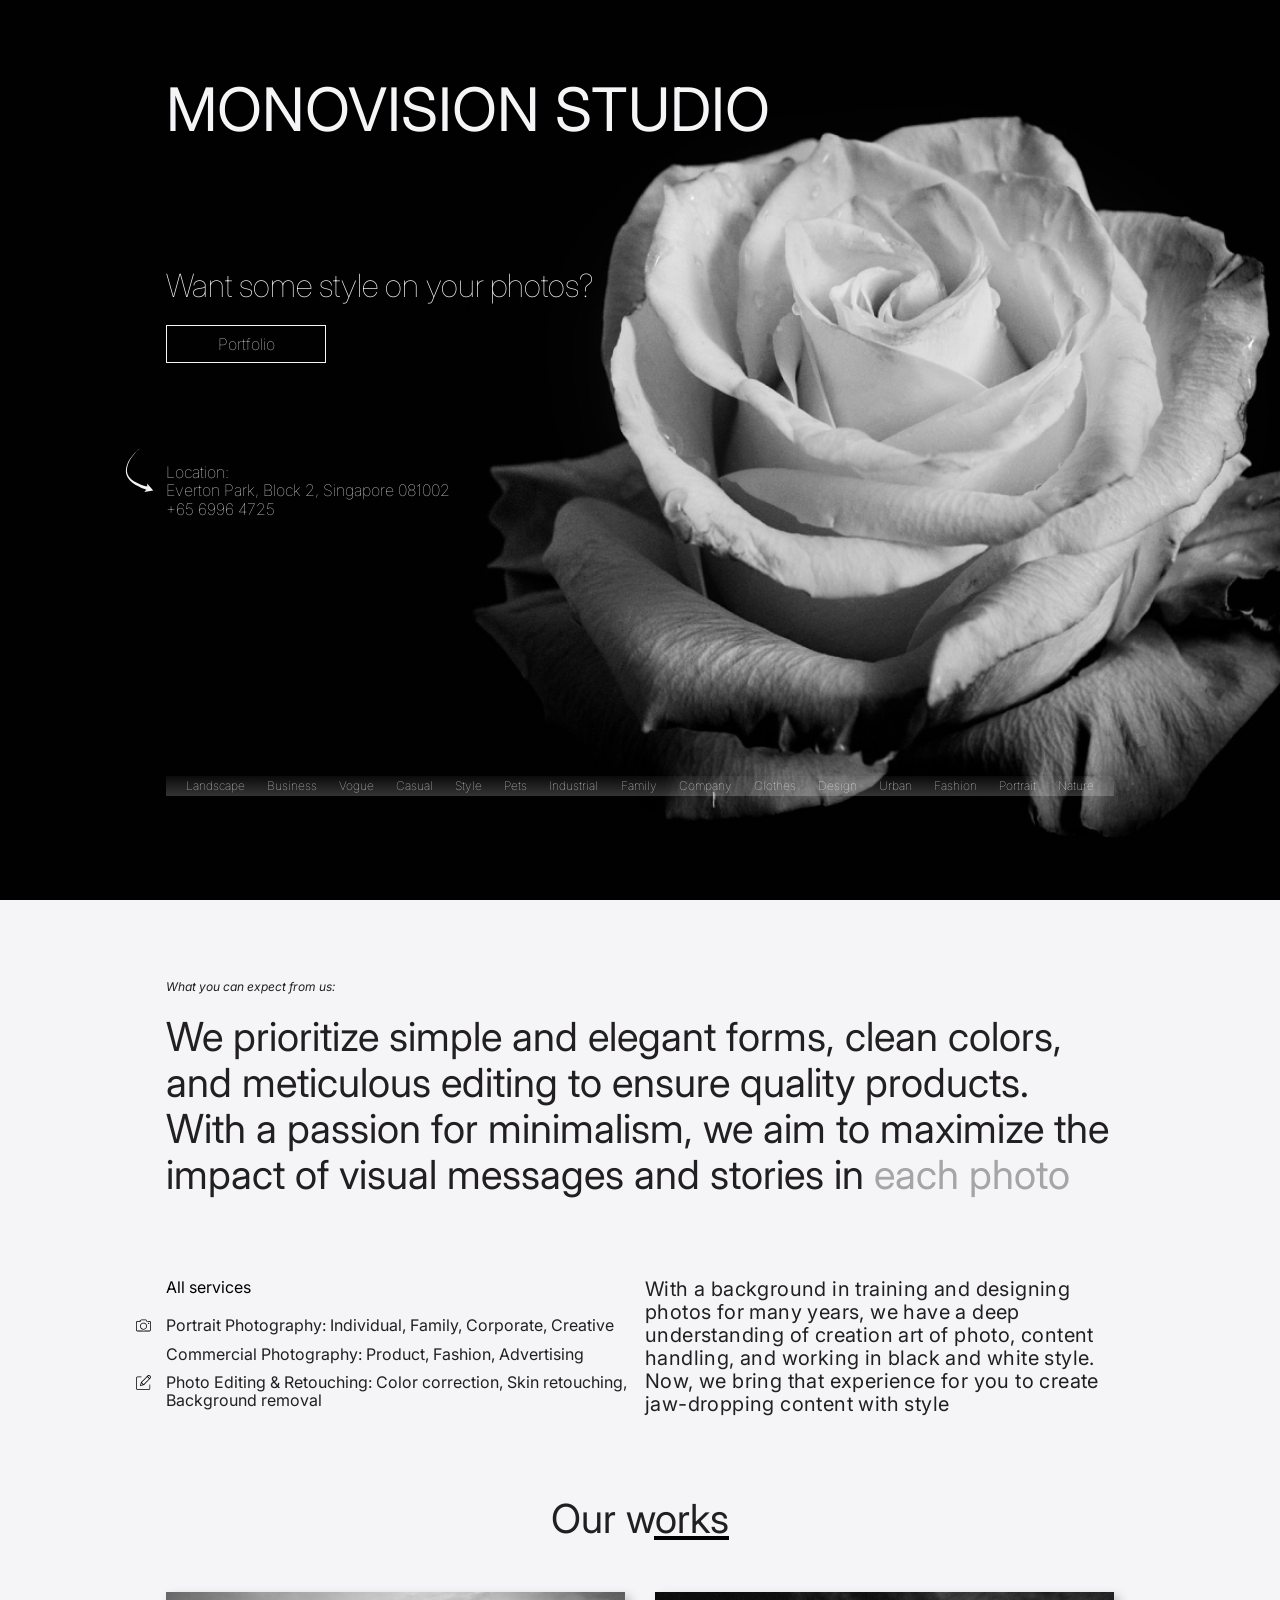
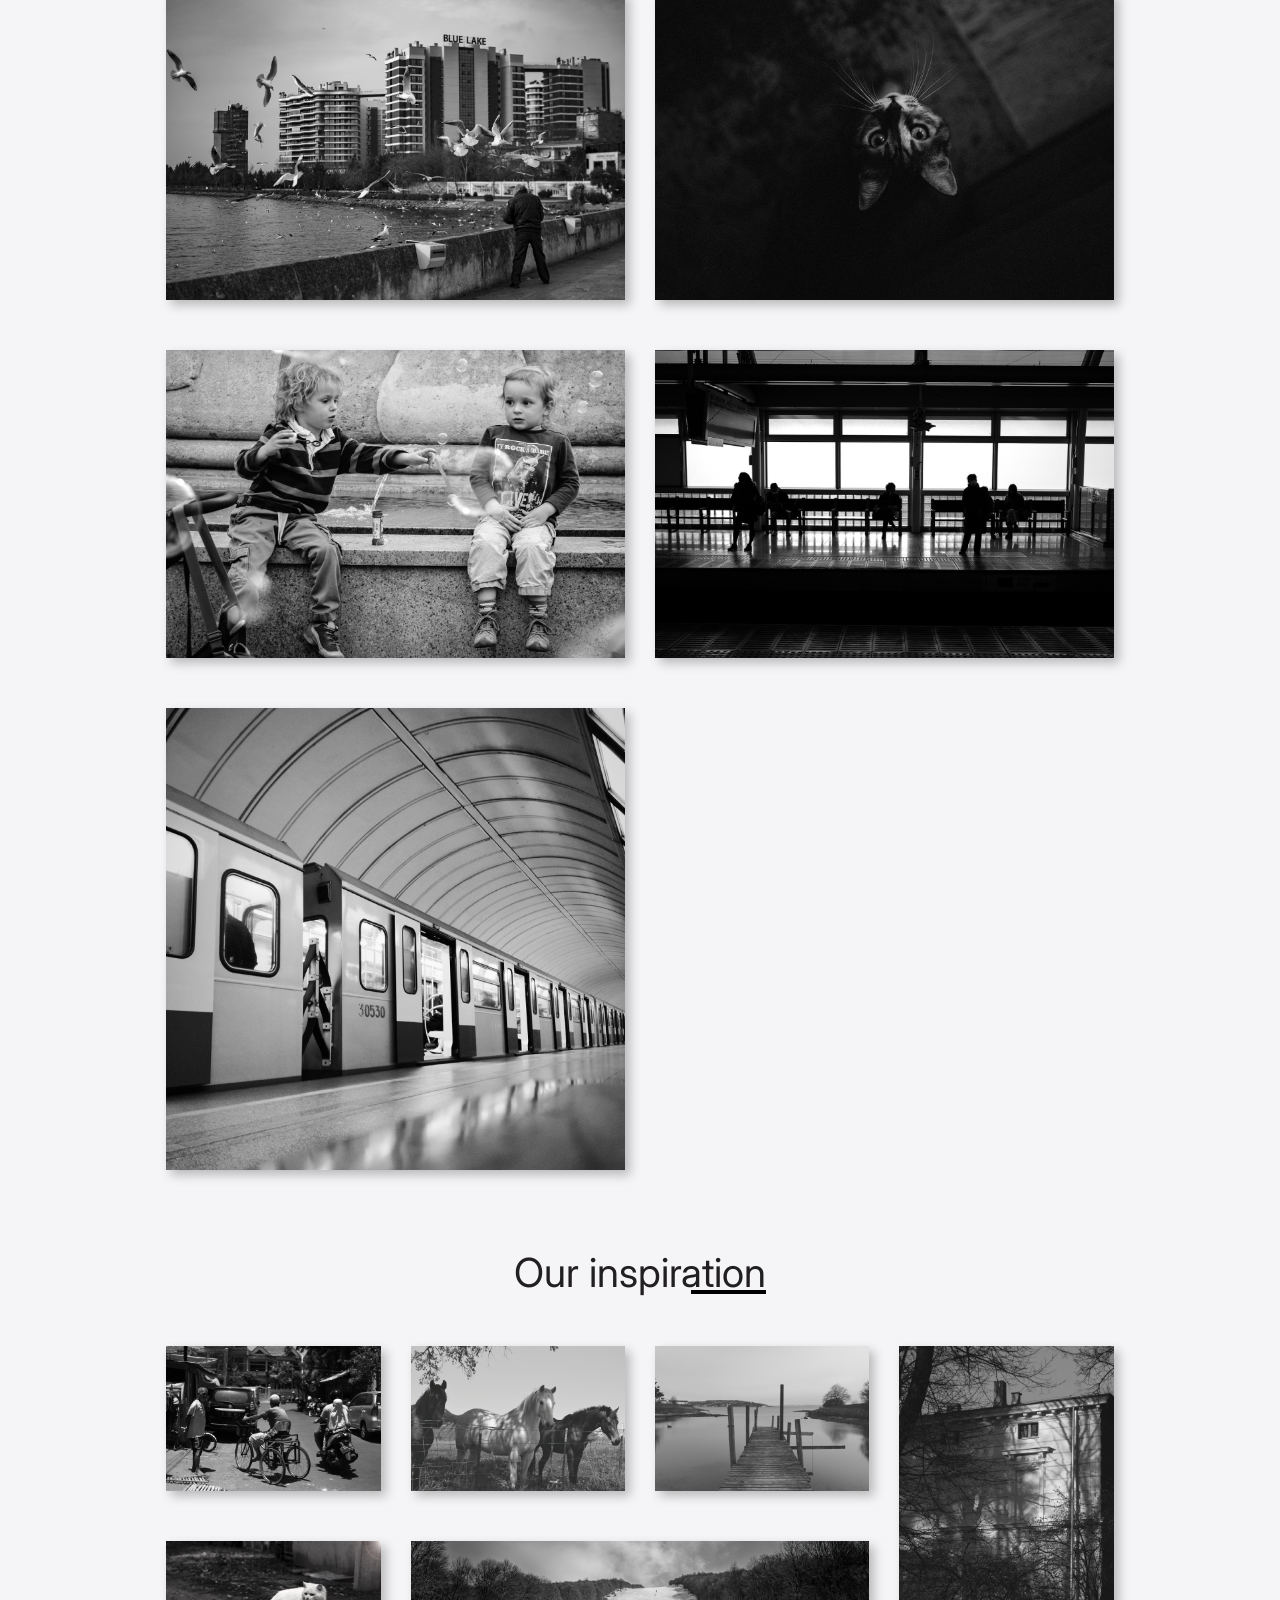
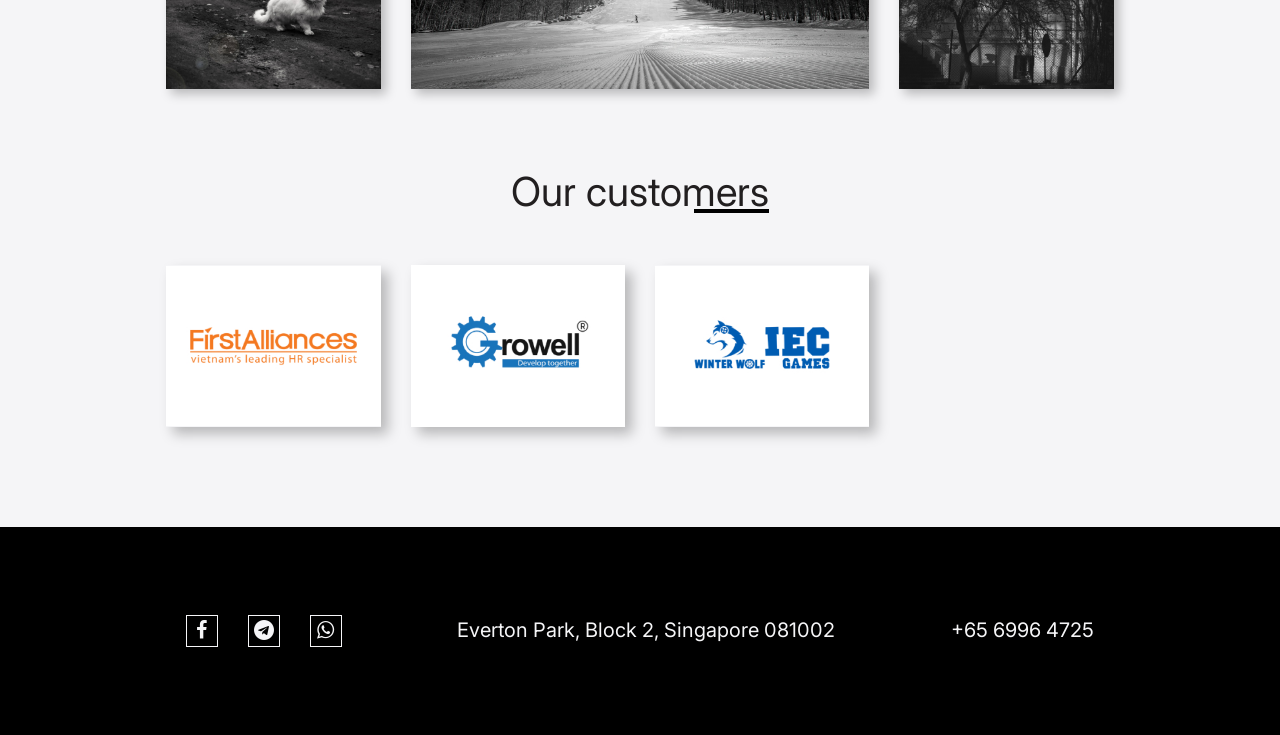
==== src/index.html @ 8f0d0349 "inital commit" ====
<!doctype html>
<html lang="en">
  <head>
    <meta charset="UTF-8" />
    <meta name="viewport" content="width=device-width, initial-scale=1.0" />
    <meta name="description" content="Website for Monovision Studio" />
    <meta name="author" content="Awesome student" />
    <title>Monovision Studio</title>
    <link rel="icon" href="favicon.png" type="image/x-icon" />
    <link rel="stylesheet" href="css/modern-normalize.min.css" />
    <link
      href="https://fonts.googleapis.com/css2?family=Inter:ital,opsz,wght@0,14..32,100..900;1,14..32,100..900&display=swap"
      rel="stylesheet"
    />
    <link rel="stylesheet" href="css/fontello.css"/>
    <link rel="stylesheet" href="css/style.css" />
  </head>
  <body>
    <main>
      <section class="promo">
        <div class="container">
          <h1 class="promo__title">Monovision Studio</h1>
          <h2 class="promo__subtitle">Want some style on your photos?</h2>
          <a href="#portfolio" class="btn">Portfolio</a>
          <div class="promo__address">
            Location:
            <address>Everton Park, Block 2, Singapore 081002</address>
            <a href="tel:+6569964725">+65 6996 4725</a>
          </div>
       
        <ul class="keywords">
          <li class="keywords__item">Landscape</li>
          <li class="keywords__item">Business</li>
          <li class="keywords__item">Vogue</li>
          <li class="keywords__item">Casual</li>
          <li class="keywords__item">Style</li>
          <li class="keywords__item">Pets</li>
          <li class="keywords__item">Industrial</li>
          <li class="keywords__item">Family</li>
          <li class="keywords__item">Company</li>
          <li class="keywords__item">Clothes</li>
          <li class="keywords__item">Design</li>
          <li class="keywords__item">Urban</li>
          <li class="keywords__item">Fashion</li>
          <li class="keywords__item">Portrait</li>
          <li class="keywords__item">Nature</li>
        </ul>
         </div>
      </section>
      <section class="about">
        <div class="container">
          <h2 class="about__title">What you can expect from us:</h2>
          <p class="about__text">
            We prioritize simple and elegant forms, clean colors, and meticulous
            editing to ensure quality products. With a passion for minimalism,
            we aim to maximize the impact of visual messages and stories in
            <span>each photo</span>
          </p>
          <div class="services">
            <div class="services__items">
              <div class="services__items-subtitle">All services</div>
              <ul>
                <li >
                  Portrait Photography: Individual, Family, Corporate, Creative
                </li>
                <li > Commercial Photography: Product, Fashion, Advertising</li>
                <li >
                  Photo Editing & Retouching: Color correction, Skin retouching,
                  Background removal
                </li>
              </ul>
            </div>
            <p class="services__text">
              With a background in training and designing photos for many years,
              we have a deep understanding of creation art of photo, content
              handling, and working in black and white style. <br />Now, we
              bring that experience for you to create jaw-dropping content with
              style
            </p>
          </div>
        </div>
      </section>
      <section class="works">
        <div class="container">
          <h2 id = "portfolio" class="title"><span>Our works</span></h2>
          <div class="works__grid">
              <img src="img/works/bridge.jpg" alt="bridge" />
              <img src="img/works/cat.jpg" alt="cat" />
              <img src="img/works/children.jpg" alt="children" />
              <img src="img/works/train.jpg" alt="train" />
              <img src="img/works/underground.jpg" alt="underground" />
        </div>
      </section>
      <section class="inspiration">
        <div class="container">
          <h2 class="title"><span>Our inspiration</span></h2>
          <div class="inspiration__grid">
            <img src="img/inspiration/man.jpg" alt="Inspiration 6">
            <img src="img/inspiration/horses.jpg" alt="Inspiration 2">
            <img src="img/inspiration/bridge.jpg" alt="Inspiration 3">
            <img id="inspiration-4" src="img/inspiration/tenement.jpg" alt="Inspiration 4">
            <img src="img/inspiration/cat.jpg" alt="Inspiration 5">
            <img id="inspiration-1" src="img/inspiration/sky.jpg" alt="Inspiration 1">
            </div>
        </div>
      </section>
      <section class="customers">
        <div class="container">
          <h2 class="title"><span>Our customers</span></h2>
          <div class="customers__wrapper">
            <img src="logo/logo-first-alliances.jpg" alt="First Alliances">
            <img src="logo/logo-growell.jpg" alt="Growell">
            <img src="logo/logo-iec-winter-wolf.jpg" alt="IEC Winter Wolf">
          </div>
        </div>
      </section>
      <footer class="footer">
           <ul class="footer__social">
            <li>
              <a href="#" class="footer__link">
                <!-- <img src="icons/facebook.svg" alt="facebook link" /> -->
                 <span class="icon-facebook"></span>
              </a>
            </li>
            <li>
              <a href="#" class="footer__link">
                <!-- <img src="icons/tg.svg" alt="telegram link" /> -->
                 <span class="icon-telegram"></span>
              </a>
            </li>
            <li>
              <a href="#" class="footer__link">
                <!-- <img src="icons/whatsapp.svg" alt="whatsapp link" /> -->
                 <span class="icon-whatsapp"></span>
              </a>
            </li>
          </ul>
          <address class="footer__adr">
            Everton Park, Block 2, Singapore 081002
          </address>
          <a href="tel:+6569964725" class="footer__phone">+65 6996 4725</a>
        </footer>       
    </main>
  </body>
</html>
---- src/css/fontello.css ----
@font-face {
  font-family: 'fontello';
  src: url('../font/fontello.eot?79215284');
  src: url('../font/fontello.eot?79215284#iefix') format('embedded-opentype'),
       url('../font/fontello.woff2?79215284') format('woff2'),
       url('../font/fontello.woff?79215284') format('woff'),
       url('../font/fontello.ttf?79215284') format('truetype'),
       url('../font/fontello.svg?79215284#fontello') format('svg');
  font-weight: normal;
  font-style: normal;
}
/* Chrome hack: SVG is rendered more smooth in Windozze. 100% magic, uncomment if you need it. */
/* Note, that will break hinting! In other OS-es font will be not as sharp as it could be */
/*
@media screen and (-webkit-min-device-pixel-ratio:0) {
  @font-face {
    font-family: 'fontello';
    src: url('../font/fontello.svg?79215284#fontello') format('svg');
  }
}
*/
[class^="icon-"]:before, [class*=" icon-"]:before {
  font-family: "fontello";
  font-style: normal;
  font-weight: normal;
  speak: never;

  display: inline-block;
  text-decoration: inherit;
  width: 1em;
  margin-right: .2em;
  text-align: center;
  /* opacity: .8; */

  /* For safety - reset parent styles, that can break glyph codes*/
  font-variant: normal;
  text-transform: none;

  /* fix buttons height, for twitter bootstrap */
  line-height: 1em;

  /* Animation center compensation - margins should be symmetric */
  /* remove if not needed */
  margin-left: .2em;

  /* you can be more comfortable with increased icons size */
  /* font-size: 120%; */

  /* Font smoothing. That was taken from TWBS */
  -webkit-font-smoothing: antialiased;
  -moz-osx-font-smoothing: grayscale;

  /* Uncomment for 3D effect */
  /* text-shadow: 1px 1px 1px rgba(127, 127, 127, 0.3); */
}

.icon-facebook:before { content: '\f09a'; } /* '' */
.icon-whatsapp:before { content: '\f232'; } /* '' */
.icon-telegram:before { content: '\f2c6'; } /* '' */
---- src/css/style.css ----
h1,
h2,
h3,
h4,
h5,
figure,
p,
ol,
ul {
  margin: 0;
}

ol[role="list"],
ul[role="list"] {
  list-style: none;
  padding-inline: 0;
}

h1,
h2,
h3,
h4,
h5 {
  font-size: inherit;
  font-weight: inherit;
}

img {
  display: block;
  max-inline-size: 100%;
}

:root {
  --light-color: #f5f5f7;
  --dark-color: #221f20;
  --container-padding-inline: 13%;
  --footer-padding-inline: 10%;
  @media screen and (max-width: 768px) {
    --container-padding-inline: 6%;
    --footer-padding-inline: 6%;
  }
  @media screen and (max-width: 576px) {
    --container-padding-inline: 15px;
    --footer-padding-inline: 15px;
  }
}

html {
  font-family: "Inter", sans-serif;
  section::selection {
    background: var(--dark-color, #221f20);
    color: var(--light-color, #f5f5f7);
  }
  scroll-behavior: smooth;
}

.element {
  color: var(--light-color);
}

.container {
  padding: 0 var(--container-padding-inline);
}

.title {
  text-align: center;
  font-weight: 400;
  font-size: 40px;
  color: var(--dark-color, #221f20);
  span {
    position: relative;
  }
  span::after {
    content: "";
    display: block;
    position: absolute;
    border: 2px solid #000;
    width: 75px;
    height: 2px;
    bottom: 3px;
    right: 0px;
  }

  @media screen and (max-width: 768px) {
    font-size: 36px;
  }

  @media screen and (max-width: 576px) {
    font-size: 24px;
  }
}

.promo {
  position: relative;
  min-height: 100vh;
  background: url("../img/main_bg.jpg") center center / cover no-repeat;
  padding-top: 75px;
  @media screen and (max-width: 768px) {
    & {
      background-image: url("../img/Background_tablet.png");
    }
  }
  @media screen and (max-width: 576px) {
    min-height: 500px;
    padding-top: 50px;
  }
}

.promo__title {
  font-weight: 400;
  font-size: 60px;
  text-transform: uppercase;
  color: var(--light-color, #f5f5f7);
  @media screen and (max-width: 768px) {
    font-size: 48px;
  }
  @media screen and (max-width: 576px) {
    font-size: 26px;
  }
}

.promo__subtitle {
  margin-top: 124px;
  font-weight: 100;
  font-size: 32px;
  color: var(--light-color, #f5f5f7);
  @media screen and (max-width: 768px) {
    & {
      margin-top: 80px;
    }
  }
  @media screen and (max-width: 576px) {
    margin-top: 30px;
    font-size: 16px;
  }
}

.btn {
  display: flex;
  justify-content: center;
  align-items: center;
  margin-top: 20px;
  padding: 3px 10px0;
  width: 160px;
  min-height: 38px;
  background: rgba(217, 217, 217, 0);
  border: 1px solid var(--light-color, #f5f5f7);
  font-weight: 100;
  font-size: 16px;
  color: var(--light-color, #f5f5f7);
  cursor: pointer;
  text-decoration: none;
  transition: all 0.3s ease-in-out;
  @media screen and (max-width: 576px) {
    font-size: 14px;
    width: 120px;
    min-height: 30px;
  }
}

.btn:hover {
  box-shadow: 5px 5px 10px 0 rgba(255, 255, 255, 0.62);
  font-weight: 500;
}

.promo__address {
  position: relative;
  margin-top: 100px;
  font-weight: 100;
  font-size: 16px;
  color: var(--light-color, #f5f5f7);
  address {
    font-style: normal;
  }
  a {
    color: inherit;
    text-decoration: none;
  }
  &::before {
    content: "";
    display: block;
    position: absolute;
    width: 40px;
    height: 49px;
    left: -45px;
    top: -17px;
    margin-right: 10px;
    background: url("../icons/arrow.svg") center center / cover no-repeat;
  }
  @media screen and (max-width: 768px) {
    & {
      margin-top: 80px;
    }
    &::before {
      left: -40px;
    }
  }
  @media screen and (max-width: 750px) {
    &::before {
      display: none;
    }
  }
  @media screen and (max-width: 576px) {
    margin-top: 233px;
  }
}

.keywords {
  margin-top: 258px;
  display: flex;
  justify-content: space-between;
  align-items: center;
  bottom: 0;
  padding: 0 360px;
  width: 100%;
  height: 20px;
  background: linear-gradient(
    180deg,
    rgba(255, 255, 255, 0.04) 0%,
    rgba(255, 255, 255, 0.12) 50%,
    rgba(255, 255, 255, 0.2) 100%
  );
  li {
    list-style-type: none;
    font-weight: 100;
    font-size: 12px;
    color: var(--light-color, #f5f5f7);
  }
  @media screen and (max-width: 1440px) {
    & {
      padding: 0 20px;
    }
  }
  @media screen and (max-width: 768px) {
    & li {
      display: none;
    }
    & li:nth-child(-n + 9) {
      display: list-item;
    }
    /* & li:nth-last-child(-n + 6) {
      display: none;
    } */
  }
  @media screen and (max-width: 576px) {
    & {
      margin-top: 10px;
    }
    & li:nth-last-child(-n + 11) {
      display: none;
    }
  }
}

.about {
  padding-top: 80px;
  background: var(--light-color, #f5f5f7);
  @media screen and (max-width: 576px) {
    & {
      padding-top: 50px;
    }
  }
}

.about__title {
  font-style: italic;
  font-weight: 400;
  font-size: 12px;
  color: var(--dark-color, #221f20);
}

.about__text {
  width: 1100px;
  margin-top: 20px;
  font-weight: 400;
  font-size: 40px;
  color: var(--dark-color, #221f20);
  span {
    color: #a5a5a5;
  }

  @media screen and (max-width: 1440px) {
    width: 100%;
  }

  @media screen and (max-width: 768px) {
    font-size: 24px;
  }

  @media screen and (max-width: 576px) {
    font-size: 16px;
  }
}

.services {
  margin-top: 80px;
  display: flex;
  column-gap: 10px;

  @media screen and (max-width: 768px) {
    margin-top: 40px;
    flex-direction: column;
  }
  @media screen and (max-width: 576px) {
    margin-top: 20px;
  }
}

.services__items {
  width: 50%;
  ul {
    margin-top: 20px;
    padding: 0;
  }
  li {
    position: relative;
    list-style-type: none;
    margin-top: 10px;
    font-weight: 400;
    font-size: 16px;
    color: var(--dark-color, #221f20);
    &:first-child::before {
      content: "";
      display: block;
      position: absolute;
      width: 15px;
      height: 15px;
      background: url("../icons/camera.svg") center center / cover no-repeat;
      left: -30px;
      top: 2px;
    }
    &:nth-child(3)::before {
      content: "";
      display: block;
      position: absolute;
      width: 15px;
      height: 15px;
      background: url("../icons/edit.svg") center center / cover no-repeat;
      left: -30px;
      top: 2px;
    }
  }
}

.services__item-subtitle {
  font-weight: 400;
  font-style: italic;
  font-size: 12px;
  color: var(--dark-color, #221f20);
}

.services__text {
  width: 50%;
  font-weight: 400;
  font-size: 20px;
  letter-spacing: 0.02em;
  color: var(--dark-color, #221f20);
}

.works {
  padding-top: 80px;
  background: var(--light-color, #f5f5f7);

  @media screen and (max-width: 768px) {
    padding-top: 50px;
  }
}

.works__grid {
  display: grid;
  margin-top: 50px;
  grid-template-columns: repeat(2, 1fr);
  grid-template-rows: repeat(2, 1fr) 1.5fr;
  column-gap: 30px;
  row-gap: 50px;
  img {
    width: 100%;
    height: 100%;
    object-fit: cover;
    box-shadow: 5px 5px 10px 0 rgba(0, 0, 0, 0.25);
  }

  @media screen and (max-width: 768px) {
    column-gap: 20px;
    row-gap: 30px;
    margin-top: 40px;
  }

  @media screen and (max-width: 768px) {
    column-gap: 0px;
    row-gap: 30px;
    grid-template-columns: 1fr;
    grid-template-rows: repeat(4, 1fr) 1.5fr;
  }
}

.inspiration {
  padding-top: 80px;
  background: var(--light-color, #f5f5f7);
}

.inspiration__grid {
  display: grid;
  margin-top: 50px;
  grid-template-columns: repeat(4, 1fr);
  column-gap: 30px;
  row-gap: 50px;
  img {
    width: 100%;
    height: 100%;
    object-fit: cover;
    box-shadow: 5px 5px 10px 0 rgba(0, 0, 0, 0.25);
  }

  @media screen and (max-width: 768px) {
    grid-template-rows: repeat(4, 220px);
    grid-template-columns: repeat(2, 1fr);
    column-gap: 20px;
    row-gap: 30px;
    margin-top: 45px;
    img {
      width: 100%;
      height: 100%;
      object-fit: cover;
      box-shadow: 5px 5px 10px 0 rgba(0, 0, 0, 0.25);
    }
  }

  @media screen and (max-width: 576px) {
    grid-template-rows: repeat(6, 220px);
    grid-template-columns: 1fr;
    row-gap: 20px;
    margin-top: 45px;
    img {
      width: 100%;
      height: 100%;
      object-fit: cover;
      box-shadow: 5px 5px 10px 0 rgba(0, 0, 0, 0.25);
    }
  }
}

#inspiration-4 {
  grid-column: 4;
  grid-row: 1 / 3;
  @media screen and (max-width: 768px) {
    grid-column: 2 / 3;
    grid-row: 2 / 4;
  }
  @media screen and (max-width: 576px) {
    grid-column: 1 / -1;
    grid-row: 4 / 6;
  }
}

#inspiration-1 {
  grid-column: 2 / 4;
  grid-row: 2 / 3;
  @media screen and (max-width: 768px) {
    grid-column: 1 / 3;
    grid-row: 4 / 5;
  }
  @media screen and (max-width: 576px) {
    grid-column: 1 / -1;
    grid-row: auto;
    height: 100%;
  }
}

.customers {
  padding-top: 80px;
  padding-bottom: 100px;
  background: var(--light-color, #f5f5f7);
  @media screen and (max-width: 768px) {
    & {
      padding-top: 50px;
      padding-bottom: 50px;
    }
  }
}

.customers__wrapper {
  display: flex;
  margin-top: 50px;
  gap: 30px;
  flex-wrap: wrap;
  img {
    width: calc((100% - 90px) / 4);
    height: auto;
    object-fit: contain;
    box-shadow: 7px 7px 12px 0 rgba(0, 0, 0, 0.25);
  }
  @media screen and (max-width: 768px) {
    margin-top: 45px;
    img {
      width: calc((100% - 50px) / 4);
      height: auto;
      object-fit: contain;
      box-shadow: 7px 7px 12px 0 rgba(0, 0, 0, 0.25);
    }
  }
  @media screen and (max-width: 576px) {
    margin-top: 35px;
    justify-content: space-between;
    img {
      width: calc((100% - 60px) / 2);
      height: auto;
    }
  }
}

.footer {
  display: flex;
  justify-content: space-around;
  align-items: center;
  padding: 88px var(--footer-padding-inline);
  background: #000;
  font-weight: 400;
  font-size: 20px;
  color: var(--light-color, #f5f5f7);
  @media screen and (max-width: 768px) {
    flex-direction: column;
    padding: 30px var(--footer-padding-inline);
    gap: 30px;
    align-items: flex-start;
    font-size: 16px;
  }
  @media screen and (max-width: 576px) {
    align-items: center;
    font-size: 14px;
  }
}

.footer__adr {
  font-style: normal;
  @media screen and (max-width: 576px) {
    order: 1;
  }
}

.footer__phone {
  color: inherit;
  text-decoration: none;
}

.footer__social {
  padding-left: 0;
  list-style: none;
  display: flex;
  gap: 30px;
  li {
    border: 1px solid var(--light-color, #f5f5f7);
    width: 32px;
    height: 32px;
    background: rgba(217, 217, 217, 0);
    a {
      display: flex;
      justify-content: center;
      align-items: center;
      width: 100%;
      height: 100%;
      span {
        color: var(--light-color, #f5f5f7);
      }
    }
  }
  @media screen and (max-width: 768px) {
    li {
      width: 22px;
      height: 22px;
    }
  }
}

@media screen and (max-width: 768px) {
  .services__items {
    width: 100%;
  }

  .services__text {
    width: 100%;
    font-size: 16px;
    margin-top: 40px;
  }
}

@media screen and (max-width: 576px) {
  .services__items-subtitle {
    font-size: 12px;
  }

  .services__items {
    font-size: 14px;

    li {
      margin-top: 5px;
    }
  }

  .services__text {
    font-size: 12px;
    margin-top: 20px;
  }
}
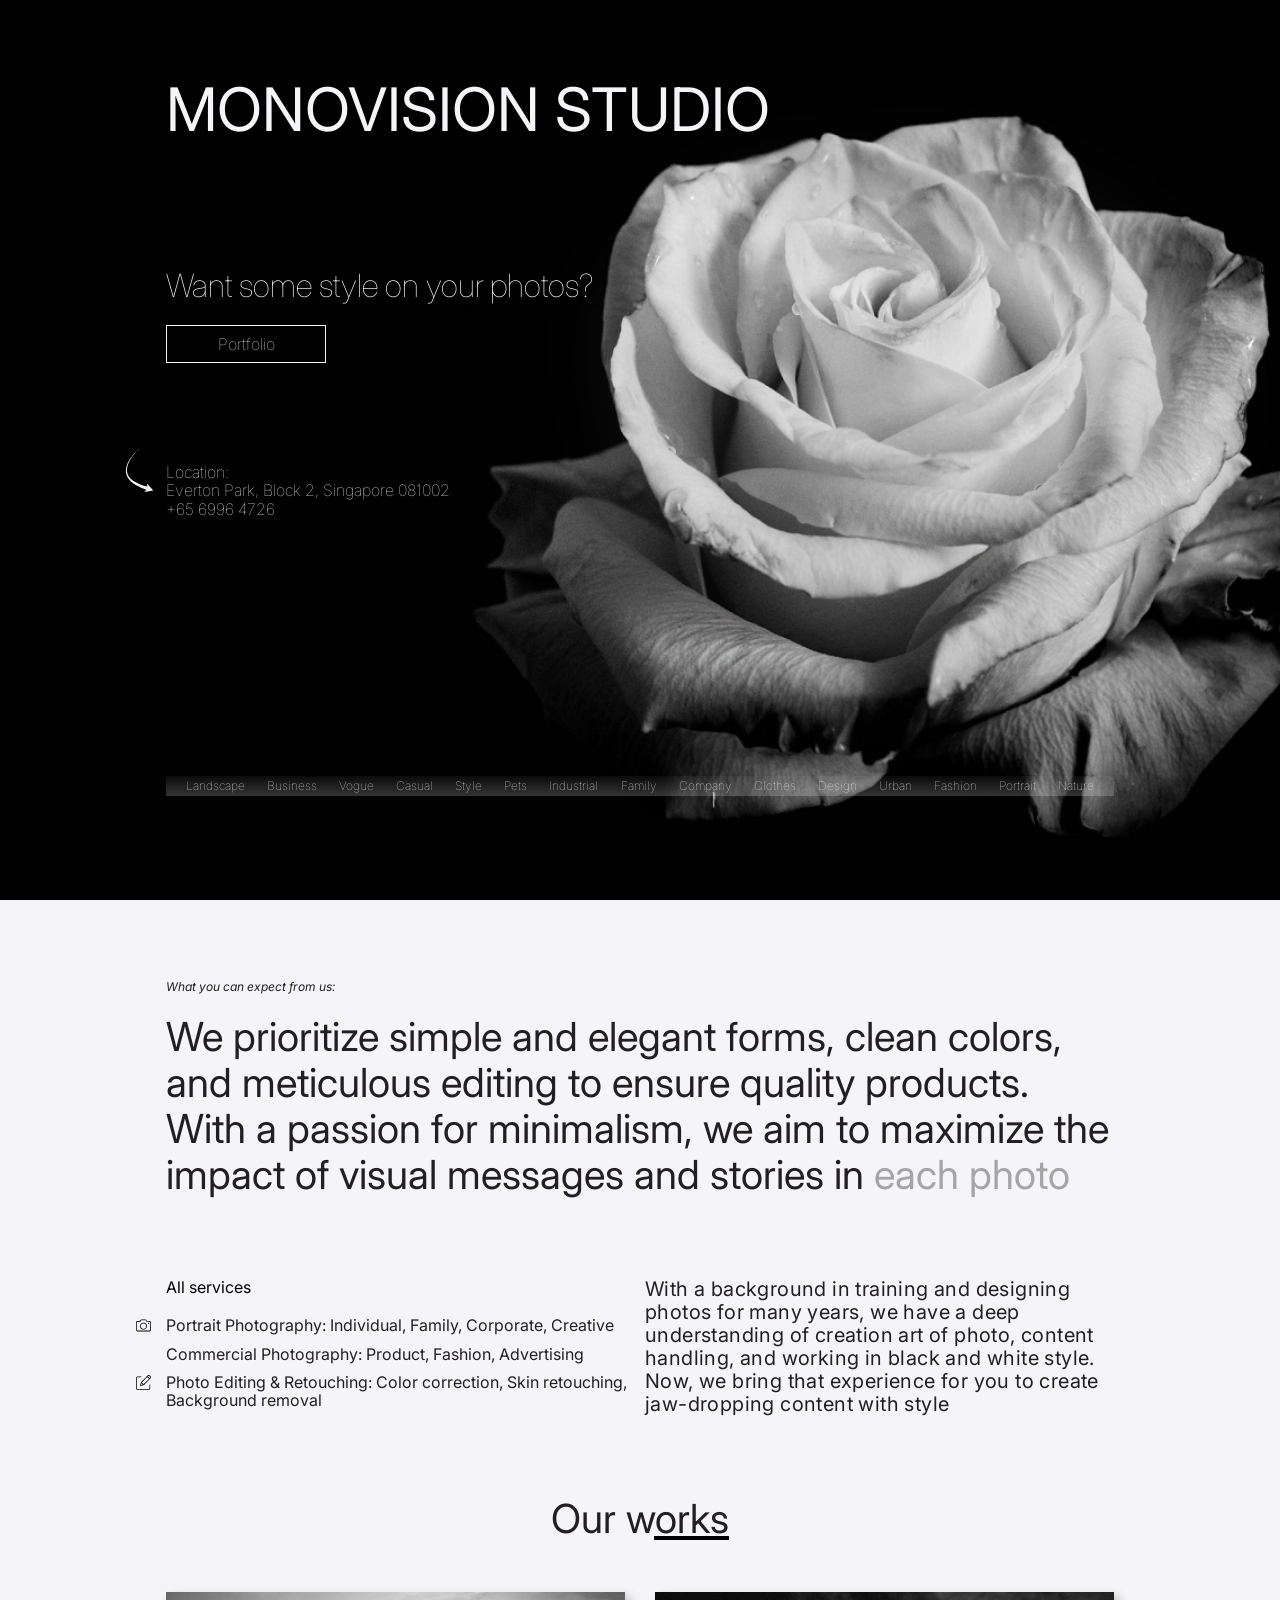
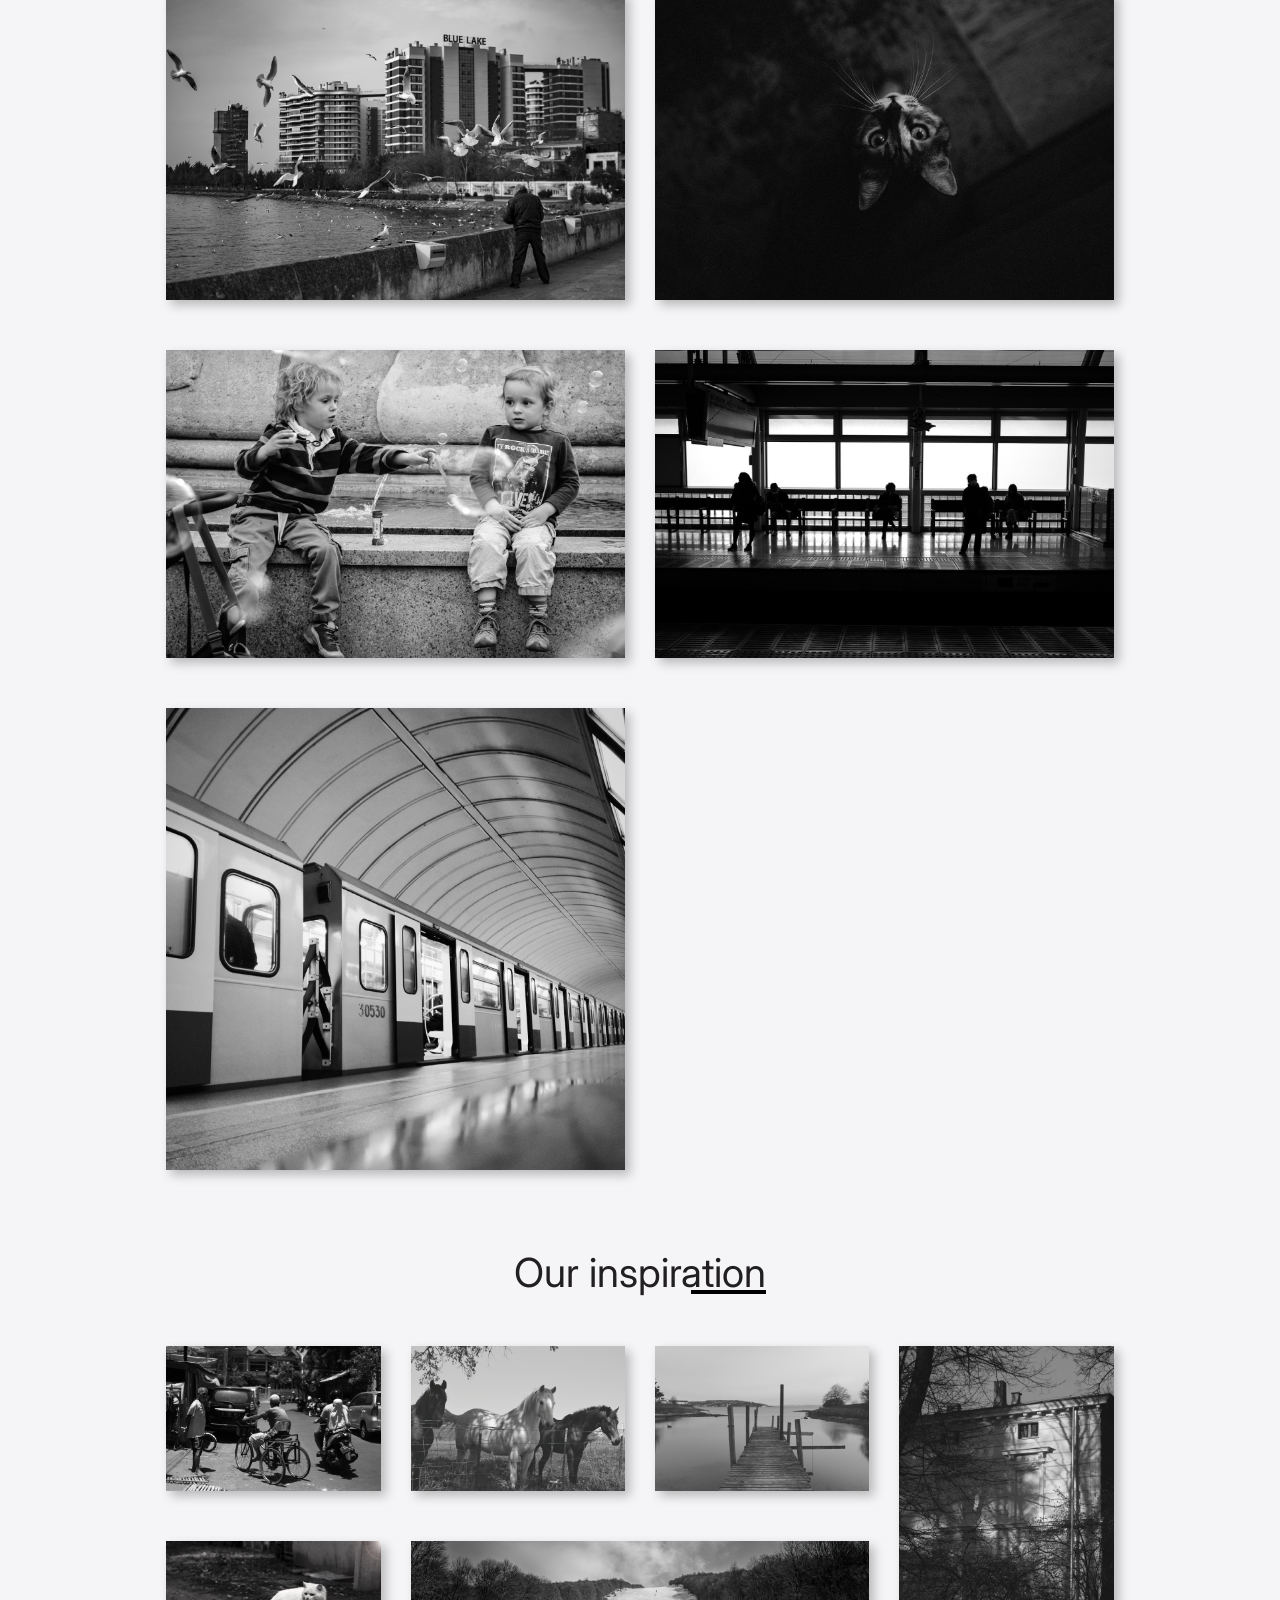
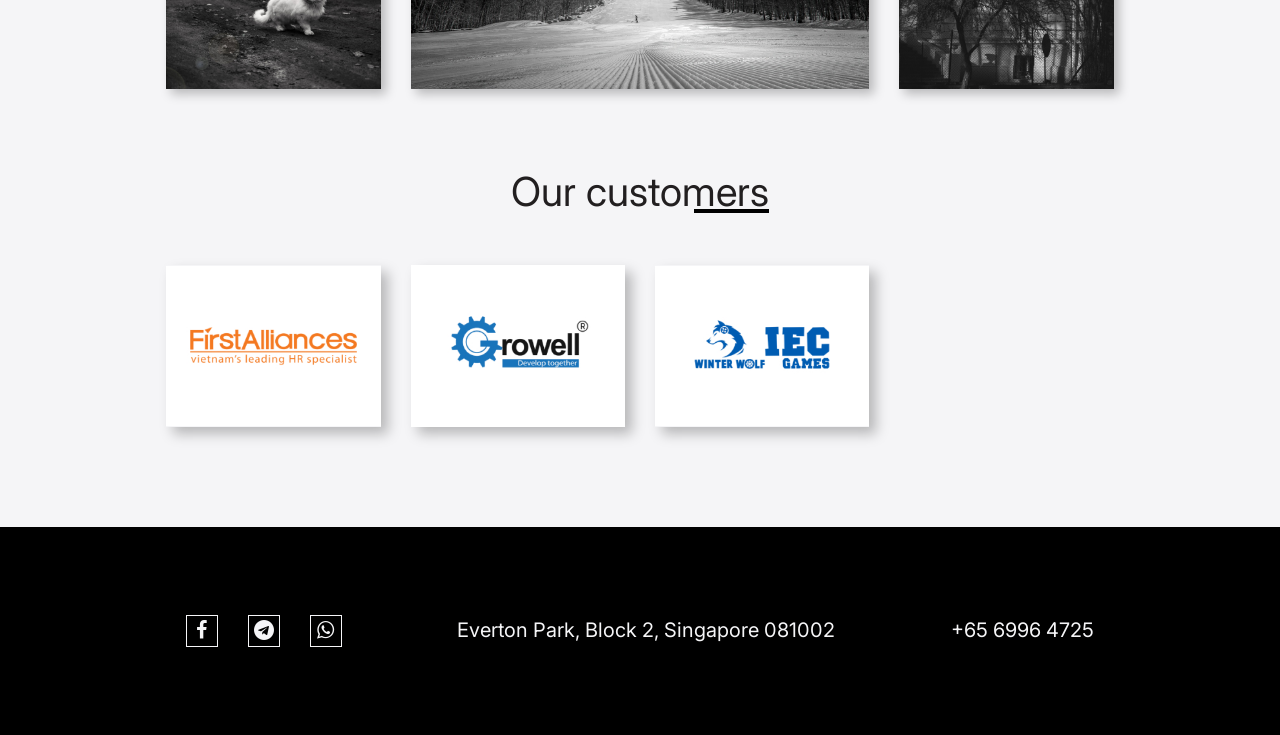
==== commit cd434cb7: "gange number" ====
--- a/src/index.html
+++ b/src/index.html
@@ -19,13 +19,13 @@
     <main>
       <section class="promo">
         <div class="container">
-          <h1 class="promo__title">Monovision Studio</h1>
+          <h1 class="promo__title">Monovision studio</h1>
           <h2 class="promo__subtitle">Want some style on your photos?</h2>
           <a href="#portfolio" class="btn">Portfolio</a>
           <div class="promo__address">
             Location:
             <address>Everton Park, Block 2, Singapore 081002</address>
-            <a href="tel:+6569964725">+65 6996 4725</a>
+            <a href="tel:+6569964726">+65 6996 4726</a>
           </div>
        
         <ul class="keywords">
